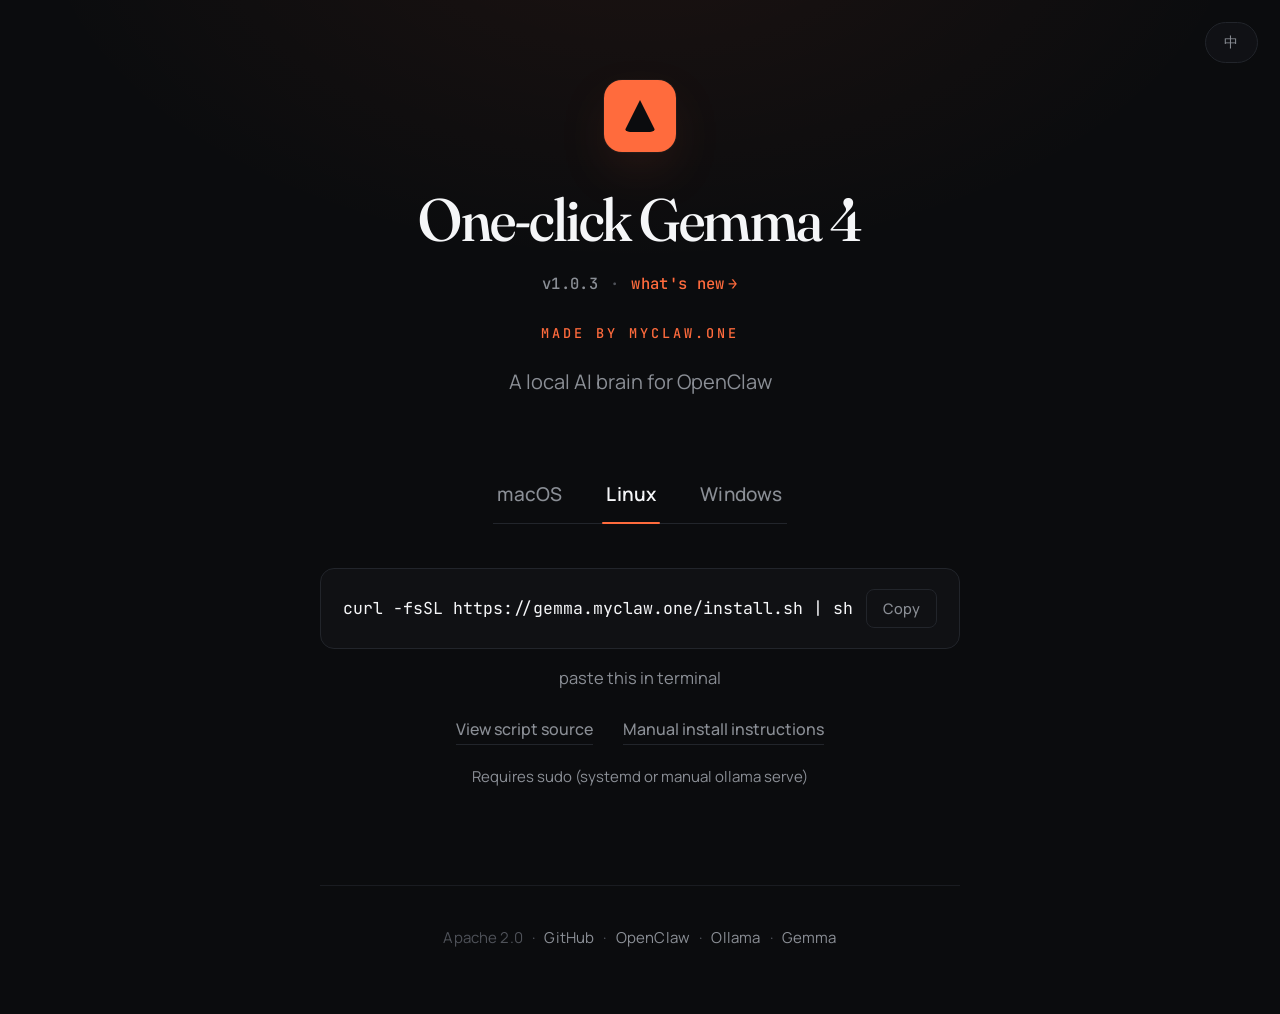
==== website/index.html @ cee734d7 "website: bump non-h1 typography by ~2 sizes for confident sparse layout Per user: 'index 页面除了 One-Cl" ====
<!doctype html>
<html lang="zh-CN">
<head>
  <meta charset="utf-8" />
  <meta name="viewport" content="width=device-width,initial-scale=1" />
  <title>Gemma · 一键安装 · for OpenClaw</title>
  <meta name="description" content="A local AI brain for OpenClaw. One-click Gemma install for macOS / Windows / Linux." />

  <!-- Preconnect to font origins before anything else -->
  <link rel="preconnect" href="https://fonts.googleapis.com" />
  <link rel="preconnect" href="https://fonts.gstatic.com" crossorigin />

  <!-- Fraunces (display, variable) + Manrope (body) + JetBrains Mono (tech) -->
  <link rel="stylesheet" href="https://fonts.googleapis.com/css2?family=Fraunces:ital,opsz,wght@0,9..144,300;0,9..144,500;0,9..144,600;1,9..144,400&family=JetBrains+Mono:wght@400;500&family=Manrope:wght@400;500;600;700&display=swap" />

  <style>
    :root {
      --bg:          #0b0c0e;
      --bg-raise:    #101114;
      --fg:          #f5f6f8;
      --dim:         #8b8f96;
      --faint:       #4f5259;
      --card:        #15171b;
      --border:      #22252b;
      --hairline:    #1a1c21;
      --accent:      #ff6b3d;
      --accent-hover:#ff8458;
      --accent-deep: #d14a20;

      --ff-display: "Fraunces", ui-serif, Georgia, serif;
      --ff-body:    "Manrope", ui-sans-serif, -apple-system, BlinkMacSystemFont, "Segoe UI",
                    "PingFang SC", "Hiragino Sans GB", "Microsoft YaHei", sans-serif;
      --ff-mono:    "JetBrains Mono", ui-monospace, SFMono-Regular, Menlo, monospace;
    }

    * { box-sizing: border-box; margin: 0; padding: 0; }
    html, body { min-height: 100%; }
    html { scroll-behavior: smooth; }
    body {
      background: var(--bg);
      color: var(--fg);
      font-family: var(--ff-body);
      font-size: 18px;
      line-height: 1.6;
      -webkit-font-smoothing: antialiased;
      -moz-osx-font-smoothing: grayscale;
      text-rendering: optimizeLegibility;
      display: flex;
      flex-direction: column;
      align-items: center;
      justify-content: center;
      min-height: 100vh;
      padding: 80px 28px 64px;
      /* subtle atmospheric glow */
      background:
        radial-gradient(ellipse 80% 60% at 50% -10%, rgba(255,107,61,0.07), transparent 60%),
        var(--bg);
    }

    .wrap { width: 100%; max-width: 640px; text-align: center; position: relative; }

    /* --- fixed language toggle --- */
    .lang-toggle {
      position: fixed;
      top: 22px; right: 22px;
      background: rgba(21, 23, 27, 0.6);
      backdrop-filter: blur(10px);
      -webkit-backdrop-filter: blur(10px);
      border: 1px solid var(--border);
      color: var(--dim);
      padding: 10px 18px;
      border-radius: 999px;
      font-family: var(--ff-mono);
      font-size: 14px;
      font-weight: 500;
      letter-spacing: 0.04em;
      cursor: pointer;
      transition: color 0.2s, border-color 0.2s, background 0.2s;
      z-index: 20;
    }
    .lang-toggle:hover {
      color: var(--fg);
      border-color: var(--fg);
      background: rgba(245, 246, 248, 0.06);
    }

    /* --- reveal orchestration --- */
    .rise { opacity: 0; transform: translateY(12px); animation: rise 0.7s cubic-bezier(0.2, 0.7, 0.2, 1) forwards; }
    .rise.d1 { animation-delay: 0.05s; }
    .rise.d2 { animation-delay: 0.12s; }
    .rise.d3 { animation-delay: 0.20s; }
    .rise.d4 { animation-delay: 0.28s; }
    .rise.d5 { animation-delay: 0.36s; }
    .rise.d6 { animation-delay: 0.44s; }
    .rise.d7 { animation-delay: 0.54s; }
    @keyframes rise {
      to { opacity: 1; transform: translateY(0); }
    }
    @media (prefers-reduced-motion: reduce) {
      .rise { animation: none; opacity: 1; transform: none; }
    }

    /* --- logo --- */
    .logo {
      display: inline-block;
      width: 72px; height: 72px;
      background: var(--accent);
      border-radius: 18px;
      margin-bottom: 28px;
      position: relative;
      box-shadow:
        0 0 0 1px rgba(255,255,255,0.04),
        0 20px 60px -20px rgba(255, 107, 61, 0.4);
    }
    .logo::after {
      content: "";
      position: absolute;
      inset: 20px;
      border-radius: 6px;
      background: var(--bg);
      clip-path: polygon(50% 0, 100% 100%, 0 100%);
    }

    /* --- hero --- */
    h1 {
      font-family: var(--ff-display);
      font-variation-settings: "opsz" 96, "SOFT" 30;
      font-size: clamp(40px, 6.4vw, 60px);
      font-weight: 500;
      line-height: 1.04;
      letter-spacing: -0.025em;
      color: var(--fg);
      margin: 0 0 18px;
    }

    .meta-line {
      font-family: var(--ff-mono);
      font-size: 15.5px;
      font-weight: 500;
      letter-spacing: 0.02em;
      margin: 0 0 26px;
      display: inline-flex;
      align-items: center;
      gap: 12px;
      flex-wrap: wrap;
      justify-content: center;
    }
    .meta-line .v {
      color: var(--dim);
      font-variant-numeric: tabular-nums;
    }
    .meta-line .sep {
      color: var(--faint);
      user-select: none;
    }
    .meta-line .news {
      color: var(--accent);
      text-decoration: none;
      transition: color 0.15s, transform 0.2s;
      display: inline-flex;
      align-items: center;
      gap: 4px;
    }
    .meta-line .news:hover {
      color: var(--accent-hover);
    }
    .meta-line .news:hover .arrow { transform: translateX(3px); }
    .meta-line .arrow {
      display: inline-block;
      transition: transform 0.2s;
    }

    .brand {
      font-family: var(--ff-mono);
      color: var(--accent);
      font-size: 13.5px;
      font-weight: 500;
      letter-spacing: 0.22em;
      text-transform: uppercase;
      margin: 0 0 22px;
    }
    .sub {
      font-family: var(--ff-body);
      color: var(--dim);
      font-size: 20px;
      font-weight: 400;
      line-height: 1.5;
      max-width: 500px;
      margin: 0 auto 68px;
    }

    /* --- tabs --- */
    .tabs {
      display: inline-flex;
      gap: 36px;
      margin: 0 auto 44px;
      border-bottom: 1px solid var(--border);
      position: relative;
    }
    .tab {
      background: none;
      border: none;
      color: var(--dim);
      padding: 16px 4px;
      font-family: var(--ff-body);
      font-size: 19px;
      font-weight: 500;
      cursor: pointer;
      position: relative;
      transition: color 0.2s;
      letter-spacing: 0.01em;
    }
    .tab:hover { color: var(--fg); }
    .tab.active { color: var(--fg); font-weight: 600; }
    .tab.active::after {
      content: "";
      position: absolute;
      left: 0; right: 0; bottom: -1px;
      height: 2px;
      background: var(--accent);
      border-radius: 1px;
    }

    /* --- panel content --- */
    .panel { display: none; }
    .panel.active { display: block; animation: panelIn 0.3s cubic-bezier(0.2, 0.7, 0.2, 1); }
    @keyframes panelIn {
      from { opacity: 0; transform: translateY(6px); }
      to   { opacity: 1; transform: translateY(0); }
    }

    .cmd {
      display: flex;
      align-items: center;
      gap: 14px;
      background: var(--bg-raise);
      border: 1px solid var(--border);
      border-radius: 14px;
      padding: 20px 22px;
      font-family: var(--ff-mono);
      font-size: 16.5px;
      line-height: 1.4;
      color: var(--fg);
      text-align: left;
      user-select: text;
      transition: border-color 0.2s;
    }
    .cmd:hover { border-color: #2c2f37; }
    .cmd code {
      flex: 1;
      overflow-x: auto;
      white-space: nowrap;
      scrollbar-width: none;
      -ms-overflow-style: none;
      font-family: inherit;
    }
    .cmd code::-webkit-scrollbar { display: none; }
    .cmd button {
      background: transparent;
      border: 1px solid var(--border);
      color: var(--dim);
      padding: 9px 16px;
      border-radius: 8px;
      font-family: var(--ff-body);
      font-size: 14.5px;
      font-weight: 500;
      cursor: pointer;
      transition: color 0.15s, border-color 0.15s, background 0.15s;
      flex-shrink: 0;
      letter-spacing: 0.01em;
    }
    .cmd button:hover {
      color: var(--fg);
      border-color: var(--fg);
      background: rgba(245, 246, 248, 0.04);
    }
    .cmd button:disabled {
      color: var(--accent);
      border-color: var(--accent);
      background: rgba(255, 107, 61, 0.08);
    }

    .hint {
      color: var(--dim);
      font-size: 16.5px;
      margin-top: 16px;
      font-weight: 400;
    }

    .or {
      display: flex;
      align-items: center;
      gap: 22px;
      color: var(--faint);
      font-family: var(--ff-body);
      font-size: 15px;
      font-weight: 500;
      text-transform: lowercase;
      letter-spacing: 0.18em;
      margin: 38px 0;
    }
    .or::before, .or::after {
      content: "";
      flex: 1;
      height: 1px;
      background: var(--hairline);
    }

    .btn {
      display: inline-block;
      background: var(--accent);
      color: #fff;
      padding: 18px 40px;
      border-radius: 12px;
      font-family: var(--ff-body);
      font-weight: 600;
      font-size: 18.5px;
      text-decoration: none;
      letter-spacing: 0.005em;
      transition: background 0.15s, transform 0.1s, box-shadow 0.2s;
      box-shadow:
        0 1px 0 rgba(255,255,255,0.15) inset,
        0 12px 28px -12px rgba(255, 107, 61, 0.55);
    }
    .btn:hover {
      background: var(--accent-hover);
      box-shadow:
        0 1px 0 rgba(255,255,255,0.18) inset,
        0 14px 34px -12px rgba(255, 107, 61, 0.7);
    }
    .btn:active { transform: translateY(1px); }

    .req {
      color: var(--dim);
      font-size: 15px;
      margin-top: 20px;
      font-weight: 400;
    }

    .aux {
      display: flex;
      gap: 30px;
      justify-content: center;
      margin-top: 26px;
      flex-wrap: wrap;
    }
    .aux a {
      color: var(--dim);
      font-size: 16px;
      font-weight: 500;
      text-decoration: none;
      position: relative;
      padding-bottom: 2px;
      transition: color 0.15s;
    }
    .aux a::after {
      content: "";
      position: absolute;
      left: 0; right: 0; bottom: 0;
      height: 1px;
      background: var(--border);
      transition: background 0.15s;
    }
    .aux a:hover { color: var(--fg); }
    .aux a:hover::after { background: var(--fg); }

    /* --- footer --- */
    .foot {
      margin-top: 96px;
      padding-top: 40px;
      border-top: 1px solid var(--hairline);
      color: var(--faint);
      font-size: 15px;
      font-weight: 400;
      letter-spacing: 0.01em;
    }
    .foot a {
      color: var(--dim);
      text-decoration: none;
      transition: color 0.15s;
    }
    .foot a:hover { color: var(--fg); }
    .foot .dot { color: var(--faint); margin: 0 6px; }
  </style>
</head>
<body>
  <button class="lang-toggle" id="lang-toggle" aria-label="Switch language">EN</button>

  <div class="wrap">
    <div class="logo rise d1" aria-hidden="true"></div>

    <h1 class="rise d2" data-i18n="title">Gemma 4 一键安装</h1>

    <p class="meta-line rise d3">
      <span class="v" id="version">v1.0.3</span>
      <span class="sep">·</span>
      <a class="news" href="/whats-new" data-i18n="whatsNew">
        <span>更新日志</span>
        <span class="arrow">→</span>
      </a>
    </p>

    <p class="brand rise d4" data-i18n="brand">MYCLAW.ONE 制作</p>
    <p class="sub rise d5" data-i18n="sub">为 OpenClaw 准备一颗本地的 AI 大脑</p>

    <div class="tabs rise d6" role="tablist">
      <button class="tab" role="tab" data-os="mac"   aria-controls="panel-mac">macOS</button>
      <button class="tab" role="tab" data-os="linux" aria-controls="panel-linux">Linux</button>
      <button class="tab" role="tab" data-os="win"   aria-controls="panel-win">Windows</button>
    </div>

    <div class="rise d7">

      <!-- macOS panel -->
      <section class="panel" id="panel-mac" role="tabpanel" data-os="mac">
        <div class="cmd">
          <code id="cmd-mac">curl -fsSL https://gemma.myclaw.one/install.sh | sh</code>
          <button type="button" data-i18n="copy" onclick="copyText('cmd-mac', this)">复制</button>
        </div>
        <p class="hint" data-i18n="pasteTerminal">粘进终端</p>
        <div class="or" data-i18n="or">或</div>
        <a class="btn" data-i18n="downloadMac"
           href="https://github.com/microblue/one-click-gemma/releases/latest/download/GemmaInstaller.dmg"
           download>下载 macOS 版</a>
        <p class="req" data-i18n="requiresMac">Requires macOS 14 Sonoma or later</p>
      </section>

      <!-- Linux panel -->
      <section class="panel" id="panel-linux" role="tabpanel" data-os="linux">
        <div class="cmd">
          <code id="cmd-linux">curl -fsSL https://gemma.myclaw.one/install.sh | sh</code>
          <button type="button" data-i18n="copy" onclick="copyText('cmd-linux', this)">复制</button>
        </div>
        <p class="hint" data-i18n="pasteTerminal">粘进终端</p>
        <div class="aux">
          <a href="https://github.com/microblue/one-click-gemma/blob/main/scripts/install.sh"
             target="_blank" rel="noreferrer" data-i18n="viewSource">查看脚本源码</a>
          <a href="https://github.com/microblue/one-click-gemma#readme"
             target="_blank" rel="noreferrer" data-i18n="manualInstall">手动安装说明</a>
        </div>
        <p class="req" data-i18n="requiresSudo">Requires sudo (systemd or manual ollama serve)</p>
      </section>

      <!-- Windows panel -->
      <section class="panel" id="panel-win" role="tabpanel" data-os="win">
        <div class="cmd">
          <code id="cmd-win">irm https://gemma.myclaw.one/install.ps1 | iex</code>
          <button type="button" data-i18n="copy" onclick="copyText('cmd-win', this)">复制</button>
        </div>
        <p class="hint" data-i18n="pastePowerShell">粘进 PowerShell</p>
        <div class="or" data-i18n="or">或</div>
        <a class="btn" data-i18n="downloadWin"
           href="https://github.com/microblue/one-click-gemma/releases/latest/download/GemmaInstaller-setup.exe"
           download>下载 Windows 版</a>
        <p class="req" data-i18n="requiresWin">Requires Windows 10 or later</p>
      </section>

    </div>

    <p class="foot rise d7">
      Apache 2.0
      <span class="dot">·</span>
      <a href="https://github.com/microblue/one-click-gemma">GitHub</a>
      <span class="dot">·</span>
      <a href="https://github.com/openclaw/openclaw">OpenClaw</a>
      <span class="dot">·</span>
      <a href="https://ollama.com">Ollama</a>
      <span class="dot">·</span>
      <a href="https://deepmind.google/models/gemma/">Gemma</a>
    </p>
  </div>

  <script>
    // ---------------- i18n ----------------
    var TR = {
      zh: {
        title:           "Gemma 4 一键安装",
        brand:           "MYCLAW.ONE 制作",
        sub:             "为 OpenClaw 准备一颗本地的 AI 大脑",
        whatsNew:        "更新日志",
        pasteTerminal:   "粘进终端",
        pastePowerShell: "粘进 PowerShell",
        or:              "或",
        downloadMac:     "下载 macOS 版",
        downloadWin:     "下载 Windows 版",
        viewSource:      "查看脚本源码",
        manualInstall:   "手动安装说明",
        requiresMac:     "需要 macOS 14 Sonoma 及以上",
        requiresSudo:    "需要 sudo (systemd 或手动 ollama serve)",
        requiresWin:     "需要 Windows 10 及以上",
        copy:            "复制",
        copied:          "已复制"
      },
      en: {
        title:           "One-click Gemma 4",
        brand:           "MADE BY MYCLAW.ONE",
        sub:             "A local AI brain for OpenClaw",
        whatsNew:        "what's new",
        pasteTerminal:   "paste this in terminal",
        pastePowerShell: "paste this in PowerShell",
        or:              "or",
        downloadMac:     "Download for macOS",
        downloadWin:     "Download for Windows",
        viewSource:      "View script source",
        manualInstall:   "Manual install instructions",
        requiresMac:     "Requires macOS 14 Sonoma or later",
        requiresSudo:    "Requires sudo (systemd or manual ollama serve)",
        requiresWin:     "Requires Windows 10 or later",
        copy:            "Copy",
        copied:          "Copied"
      }
    };

    function detectLang() {
      try {
        var saved = localStorage.getItem("lang");
        if (saved === "zh" || saved === "en") return saved;
      } catch (_) {}
      var nav = (navigator.language || navigator.userLanguage || "").toLowerCase();
      return nav.indexOf("zh") === 0 ? "zh" : "en";
    }
    var currentLang = detectLang();

    function applyLang(lang) {
      currentLang = lang;
      var t = TR[lang];
      document.documentElement.lang = lang === "zh" ? "zh-CN" : "en";
      document.title = (lang === "zh" ? "Gemma · 一键安装" : "Gemma · one-click install") + " · for OpenClaw";
      document.querySelectorAll("[data-i18n]").forEach(function (el) {
        var key = el.dataset.i18n;
        if (t[key] != null) {
          // for the "what's new" link we keep the arrow span separate
          if (el.classList.contains("news")) {
            el.querySelector("span:first-child").textContent = t[key];
          } else {
            el.textContent = t[key];
          }
        }
      });
      document.getElementById("lang-toggle").textContent = lang === "zh" ? "EN" : "中";
      try { localStorage.setItem("lang", lang); } catch (_) {}
    }

    // ---------------- tabs ----------------
    function initTabs() {
      var tabs = document.querySelectorAll(".tab");
      var panels = document.querySelectorAll(".panel");

      function activate(os) {
        tabs.forEach(function (t) {
          t.classList.toggle("active", t.dataset.os === os);
          t.setAttribute("aria-selected", t.dataset.os === os ? "true" : "false");
        });
        panels.forEach(function (p) {
          p.classList.toggle("active", p.dataset.os === os);
        });
        if (location.hash !== "#" + os) history.replaceState(null, "", "#" + os);
      }

      var ua = navigator.userAgent.toLowerCase();
      var initial = "linux";
      if (/mac|darwin|iphone|ipad/.test(ua)) initial = "mac";
      else if (/windows|win64|win32/.test(ua)) initial = "win";
      var hash = (location.hash || "").replace("#", "");
      if (["mac", "linux", "win"].indexOf(hash) >= 0) initial = hash;

      tabs.forEach(function (t) {
        t.addEventListener("click", function () { activate(t.dataset.os); });
      });
      activate(initial);
    }

    // ---------------- copy ----------------
    function copyText(id, btn) {
      var txt = document.getElementById(id).textContent;
      navigator.clipboard.writeText(txt).then(function () {
        var done = TR[currentLang].copied + " ✓";
        btn.textContent = done;
        btn.disabled = true;
        setTimeout(function () {
          btn.textContent = TR[currentLang].copy;
          btn.disabled = false;
        }, 1600);
      });
    }

    // ---------------- live version from GitHub Releases ----------------
    // Pulls the latest release tag so every new release auto-updates this
    // page without a redeploy. Cached 10 min in sessionStorage to stay
    // under GitHub's 60/hr anonymous API rate limit for repeat visits.
    function updateLatestVersion() {
      var CK_V = "gemma-latest-ver";
      var CK_T = "gemma-latest-ver-t";
      var TTL  = 10 * 60 * 1000;
      try {
        var v = sessionStorage.getItem(CK_V);
        var t = Number(sessionStorage.getItem(CK_T) || 0);
        if (v && Date.now() - t < TTL) {
          setVer(v);
          return;
        }
      } catch (_) {}
      fetch("https://api.github.com/repos/microblue/one-click-gemma/releases/latest")
        .then(function (r) { if (!r.ok) throw 0; return r.json(); })
        .then(function (d) {
          var tag = d && d.tag_name;
          if (!tag) return;
          setVer(tag);
          try {
            sessionStorage.setItem(CK_V, tag);
            sessionStorage.setItem(CK_T, String(Date.now()));
          } catch (_) {}
        })
        .catch(function () { /* silent — keep hardcoded fallback */ });
    }
    function setVer(tag) {
      var el = document.getElementById("version");
      if (el) el.textContent = tag;
    }

    // ---------------- boot ----------------
    document.getElementById("lang-toggle").addEventListener("click", function () {
      applyLang(currentLang === "zh" ? "en" : "zh");
    });
    applyLang(currentLang);
    initTabs();
    updateLatestVersion();
  </script>
</body>
</html>
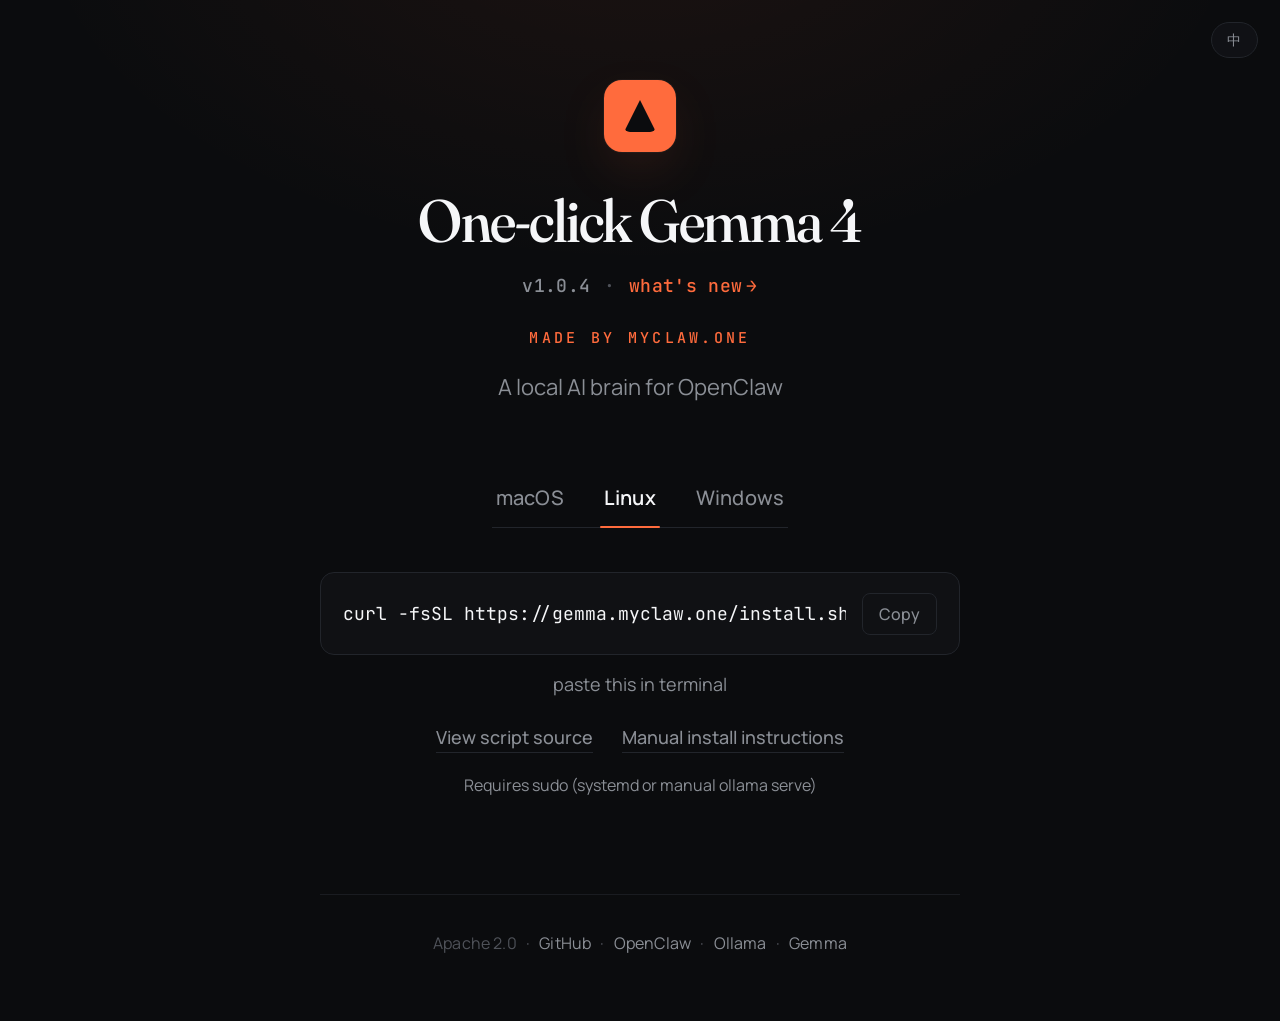
==== commit ee632319: "v1.0.4: rem/clamp typography scale + bigger type on gemma.myclaw.one Website redesign follow-up. No " ====
--- a/website/index.html
+++ b/website/index.html
@@ -31,7 +31,19 @@
       --ff-body:    "Manrope", ui-sans-serif, -apple-system, BlinkMacSystemFont, "Segoe UI",
                     "PingFang SC", "Hiragino Sans GB", "Microsoft YaHei", sans-serif;
       --ff-mono:    "JetBrains Mono", ui-monospace, SFMono-Regular, Menlo, monospace;
-    }
+
+      /* type scale — rem-based, scales with user's browser font-size preference.
+         1rem = 16px by default; users who set larger browser defaults for
+         accessibility see the whole page scale proportionally. */
+      --t-xs:   0.875rem;   /*  14px — tiny chrome */
+      --t-sm:   0.9375rem;  /*  15px — brand micro-caps */
+      --t-base: 1rem;       /*  16px — small UI, footer */
+      --t-md:   1.125rem;   /*  18px — cmd text, aux links, hint */
+      --t-lg:   1.25rem;    /*  20px — body default, tabs, primary button */
+      --t-xl:   1.375rem;   /*  22px — tagline */
+      --t-h1:   clamp(2.5rem, 6.4vw, 3.75rem);  /* 40–60px fluid */
+    }
+    html { font-size: 100%; }   /* respect user's browser default size */
 
     * { box-sizing: border-box; margin: 0; padding: 0; }
     html, body { min-height: 100%; }
@@ -40,7 +52,7 @@
       background: var(--bg);
       color: var(--fg);
       font-family: var(--ff-body);
-      font-size: 18px;
+      font-size: var(--t-lg);
       line-height: 1.6;
       -webkit-font-smoothing: antialiased;
       -moz-osx-font-smoothing: grayscale;
@@ -68,10 +80,10 @@
       -webkit-backdrop-filter: blur(10px);
       border: 1px solid var(--border);
       color: var(--dim);
-      padding: 10px 18px;
+      padding: 0.55em 1.1em;
       border-radius: 999px;
       font-family: var(--ff-mono);
-      font-size: 14px;
+      font-size: var(--t-xs);
       font-weight: 500;
       letter-spacing: 0.04em;
       cursor: pointer;
@@ -125,23 +137,23 @@
     h1 {
       font-family: var(--ff-display);
       font-variation-settings: "opsz" 96, "SOFT" 30;
-      font-size: clamp(40px, 6.4vw, 60px);
+      font-size: var(--t-h1);
       font-weight: 500;
       line-height: 1.04;
       letter-spacing: -0.025em;
       color: var(--fg);
-      margin: 0 0 18px;
+      margin: 0 0 1.1rem;
     }
 
     .meta-line {
       font-family: var(--ff-mono);
-      font-size: 15.5px;
+      font-size: var(--t-md);
       font-weight: 500;
       letter-spacing: 0.02em;
-      margin: 0 0 26px;
+      margin: 0 0 1.6rem;
       display: inline-flex;
       align-items: center;
-      gap: 12px;
+      gap: 0.75em;
       flex-wrap: wrap;
       justify-content: center;
     }
@@ -173,27 +185,27 @@
     .brand {
       font-family: var(--ff-mono);
       color: var(--accent);
-      font-size: 13.5px;
+      font-size: var(--t-sm);
       font-weight: 500;
       letter-spacing: 0.22em;
       text-transform: uppercase;
-      margin: 0 0 22px;
+      margin: 0 0 1.3rem;
     }
     .sub {
       font-family: var(--ff-body);
       color: var(--dim);
-      font-size: 20px;
+      font-size: var(--t-xl);
       font-weight: 400;
       line-height: 1.5;
-      max-width: 500px;
-      margin: 0 auto 68px;
+      max-width: 32ch;
+      margin: 0 auto 4rem;
     }
 
     /* --- tabs --- */
     .tabs {
       display: inline-flex;
-      gap: 36px;
-      margin: 0 auto 44px;
+      gap: 2rem;
+      margin: 0 auto 2.75rem;
       border-bottom: 1px solid var(--border);
       position: relative;
     }
@@ -201,9 +213,9 @@
       background: none;
       border: none;
       color: var(--dim);
-      padding: 16px 4px;
+      padding: 0.8em 0.2em;
       font-family: var(--ff-body);
-      font-size: 19px;
+      font-size: var(--t-lg);
       font-weight: 500;
       cursor: pointer;
       position: relative;
@@ -232,13 +244,13 @@
     .cmd {
       display: flex;
       align-items: center;
-      gap: 14px;
+      gap: 0.9em;
       background: var(--bg-raise);
       border: 1px solid var(--border);
-      border-radius: 14px;
-      padding: 20px 22px;
+      border-radius: 0.875rem;
+      padding: 1.1em 1.2em;
       font-family: var(--ff-mono);
-      font-size: 16.5px;
+      font-size: var(--t-md);
       line-height: 1.4;
       color: var(--fg);
       text-align: left;
@@ -259,10 +271,10 @@
       background: transparent;
       border: 1px solid var(--border);
       color: var(--dim);
-      padding: 9px 16px;
-      border-radius: 8px;
+      padding: 0.55em 1em;
+      border-radius: 0.5rem;
       font-family: var(--ff-body);
-      font-size: 14.5px;
+      font-size: var(--t-base);
       font-weight: 500;
       cursor: pointer;
       transition: color 0.15s, border-color 0.15s, background 0.15s;
@@ -282,22 +294,22 @@
 
     .hint {
       color: var(--dim);
-      font-size: 16.5px;
-      margin-top: 16px;
+      font-size: var(--t-md);
+      margin-top: 0.9rem;
       font-weight: 400;
     }
 
     .or {
       display: flex;
       align-items: center;
-      gap: 22px;
+      gap: 1.4em;
       color: var(--faint);
       font-family: var(--ff-body);
-      font-size: 15px;
+      font-size: var(--t-base);
       font-weight: 500;
       text-transform: lowercase;
       letter-spacing: 0.18em;
-      margin: 38px 0;
+      margin: 2.4rem 0;
     }
     .or::before, .or::after {
       content: "";
@@ -310,11 +322,11 @@
       display: inline-block;
       background: var(--accent);
       color: #fff;
-      padding: 18px 40px;
-      border-radius: 12px;
+      padding: 0.9em 2em;
+      border-radius: 0.75rem;
       font-family: var(--ff-body);
       font-weight: 600;
-      font-size: 18.5px;
+      font-size: var(--t-lg);
       text-decoration: none;
       letter-spacing: 0.005em;
       transition: background 0.15s, transform 0.1s, box-shadow 0.2s;
@@ -332,21 +344,21 @@
 
     .req {
       color: var(--dim);
-      font-size: 15px;
-      margin-top: 20px;
+      font-size: var(--t-base);
+      margin-top: 1.2rem;
       font-weight: 400;
     }
 
     .aux {
       display: flex;
-      gap: 30px;
+      gap: 1.8rem;
       justify-content: center;
-      margin-top: 26px;
+      margin-top: 1.5rem;
       flex-wrap: wrap;
     }
     .aux a {
       color: var(--dim);
-      font-size: 16px;
+      font-size: var(--t-md);
       font-weight: 500;
       text-decoration: none;
       position: relative;
@@ -366,11 +378,11 @@
 
     /* --- footer --- */
     .foot {
-      margin-top: 96px;
-      padding-top: 40px;
+      margin-top: 6rem;
+      padding-top: 2.25rem;
       border-top: 1px solid var(--hairline);
       color: var(--faint);
-      font-size: 15px;
+      font-size: var(--t-base);
       font-weight: 400;
       letter-spacing: 0.01em;
     }
@@ -392,7 +404,7 @@
     <h1 class="rise d2" data-i18n="title">Gemma 4 一键安装</h1>
 
     <p class="meta-line rise d3">
-      <span class="v" id="version">v1.0.3</span>
+      <span class="v" id="version">v1.0.4</span>
       <span class="sep">·</span>
       <a class="news" href="/whats-new" data-i18n="whatsNew">
         <span>更新日志</span>
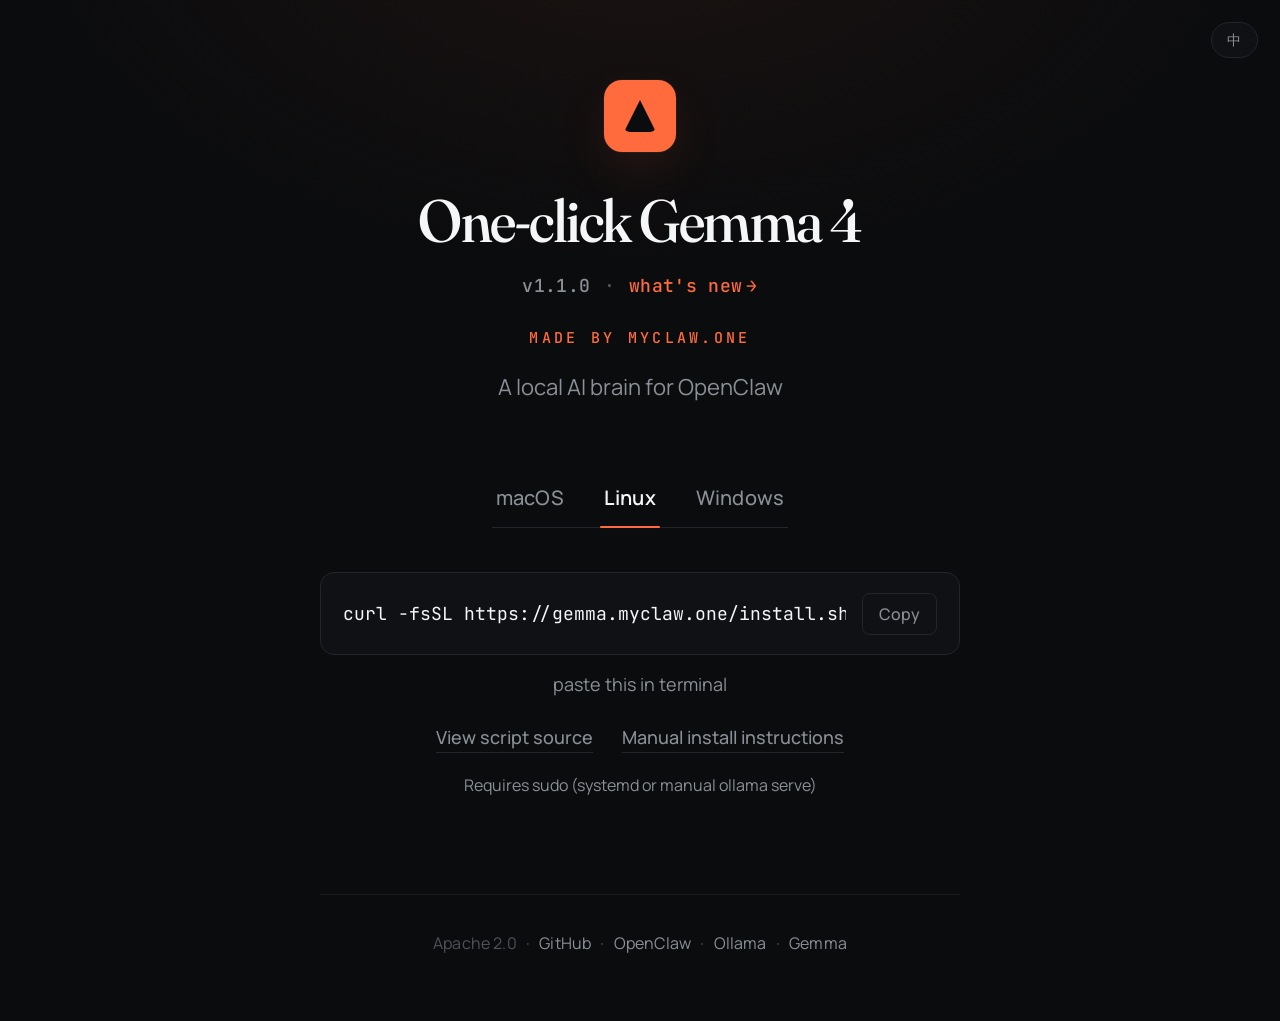
==== commit 452a1e67: "v1.1.0: UAC-elevation retry when OllamaSetup.exe returns ACCESS_DENIED Field report from an older Su" ====
--- a/website/index.html
+++ b/website/index.html
@@ -404,7 +404,7 @@
     <h1 class="rise d2" data-i18n="title">Gemma 4 一键安装</h1>
 
     <p class="meta-line rise d3">
-      <span class="v" id="version">v1.0.4</span>
+      <span class="v" id="version">v1.1.0</span>
       <span class="sep">·</span>
       <a class="news" href="/whats-new" data-i18n="whatsNew">
         <span>更新日志</span>
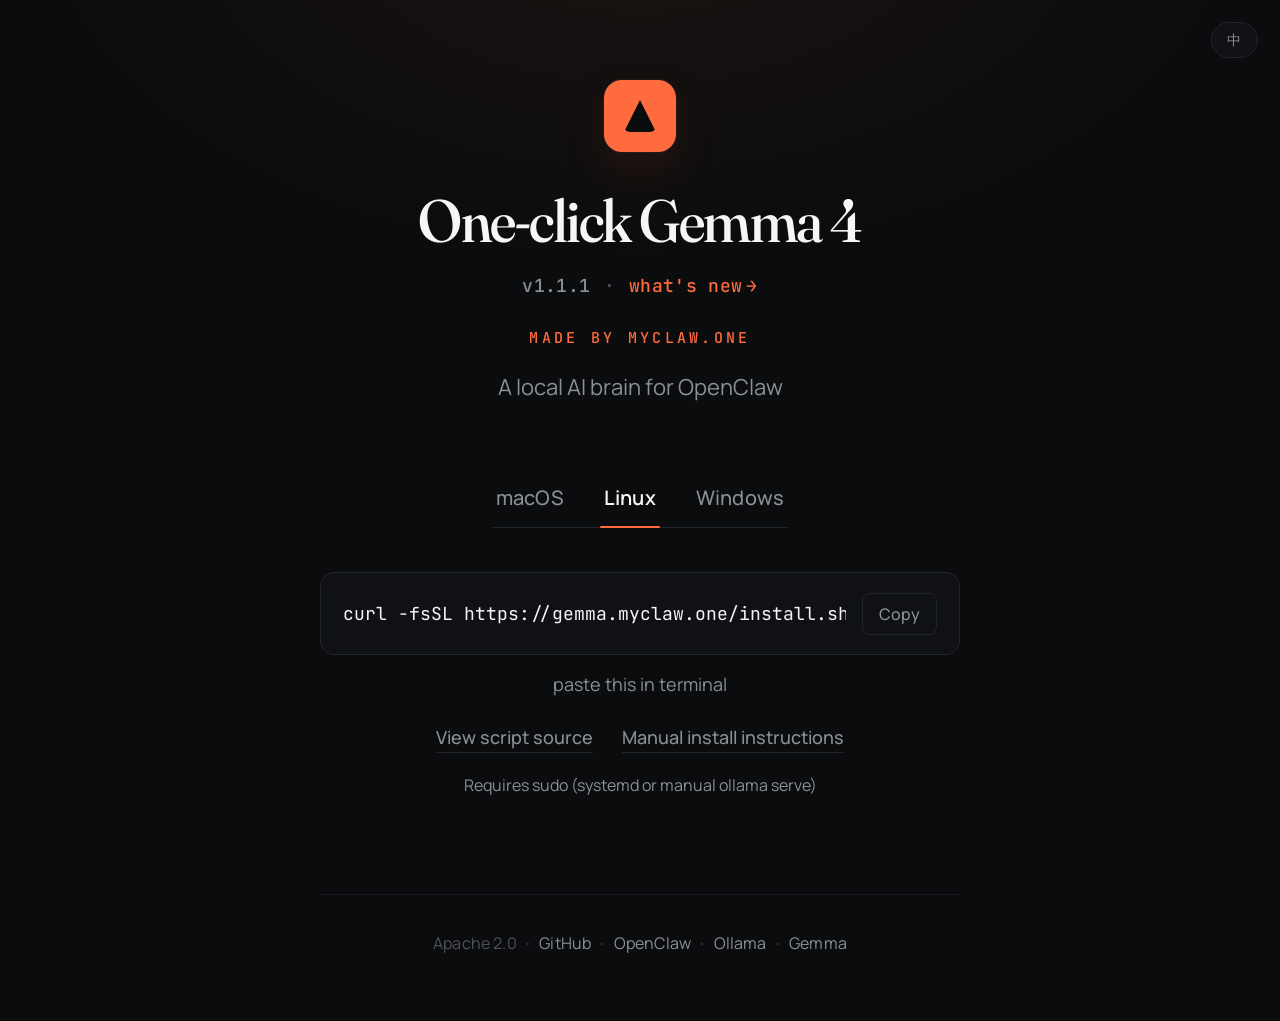
==== commit b3f580a8: "v1.1.1: auto-launch Ollama after install + plan guard for patch+code diffs Bug report: on a Windows " ====
--- a/website/index.html
+++ b/website/index.html
@@ -404,7 +404,7 @@
     <h1 class="rise d2" data-i18n="title">Gemma 4 一键安装</h1>
 
     <p class="meta-line rise d3">
-      <span class="v" id="version">v1.1.0</span>
+      <span class="v" id="version">v1.1.1</span>
       <span class="sep">·</span>
       <a class="news" href="/whats-new" data-i18n="whatsNew">
         <span>更新日志</span>
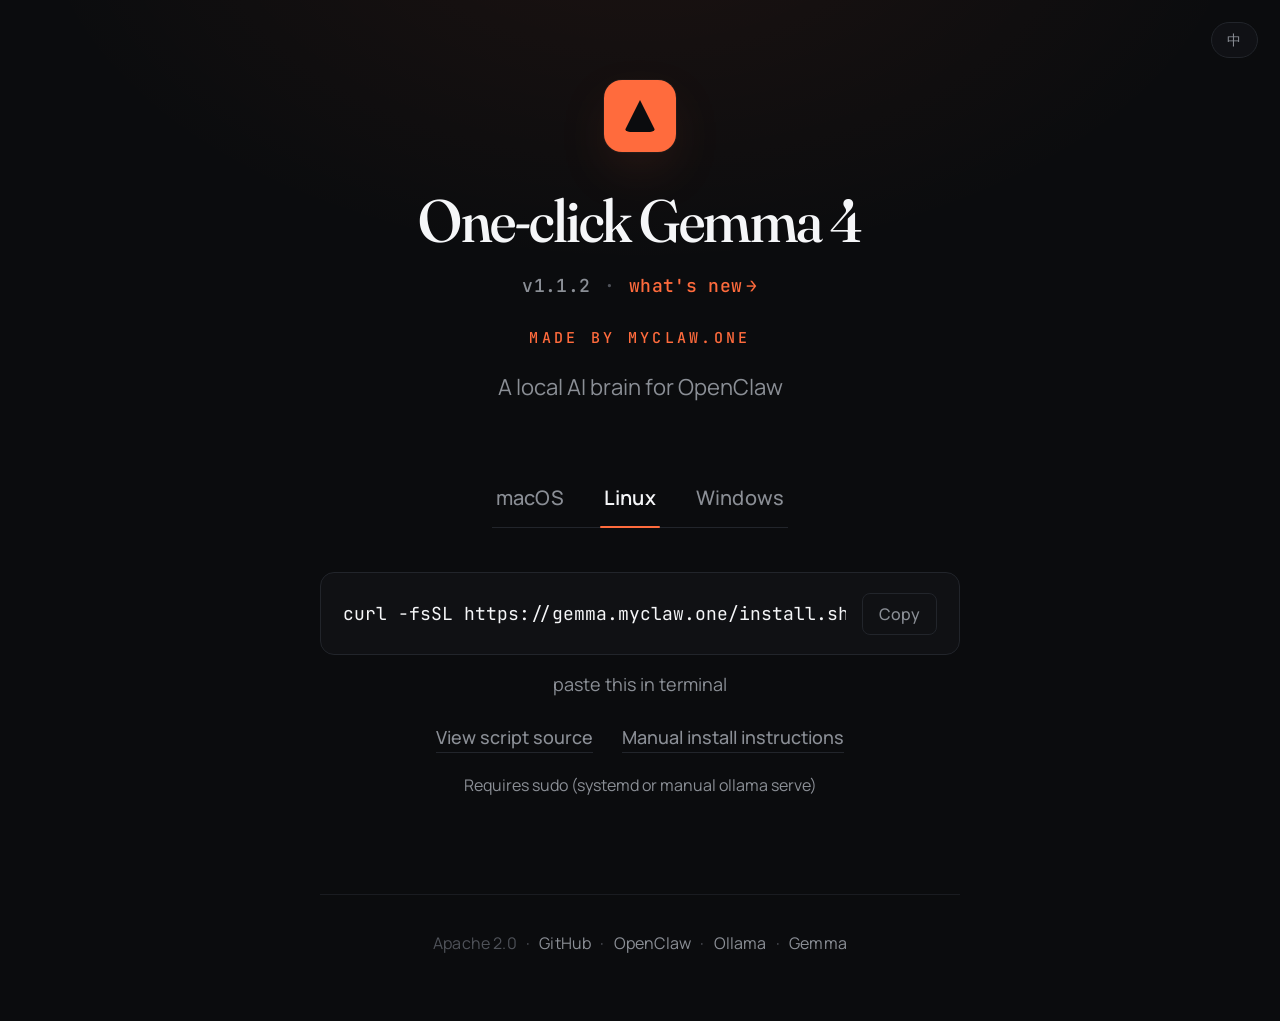
==== commit 0d47ab0e: "v1.1.2: full-flow headless smoke + 45-test coverage for every Rust module Adds end-to-end coverage o" ====
--- a/website/index.html
+++ b/website/index.html
@@ -404,7 +404,7 @@
     <h1 class="rise d2" data-i18n="title">Gemma 4 一键安装</h1>
 
     <p class="meta-line rise d3">
-      <span class="v" id="version">v1.1.1</span>
+      <span class="v" id="version">v1.1.2</span>
       <span class="sep">·</span>
       <a class="news" href="/whats-new" data-i18n="whatsNew">
         <span>更新日志</span>
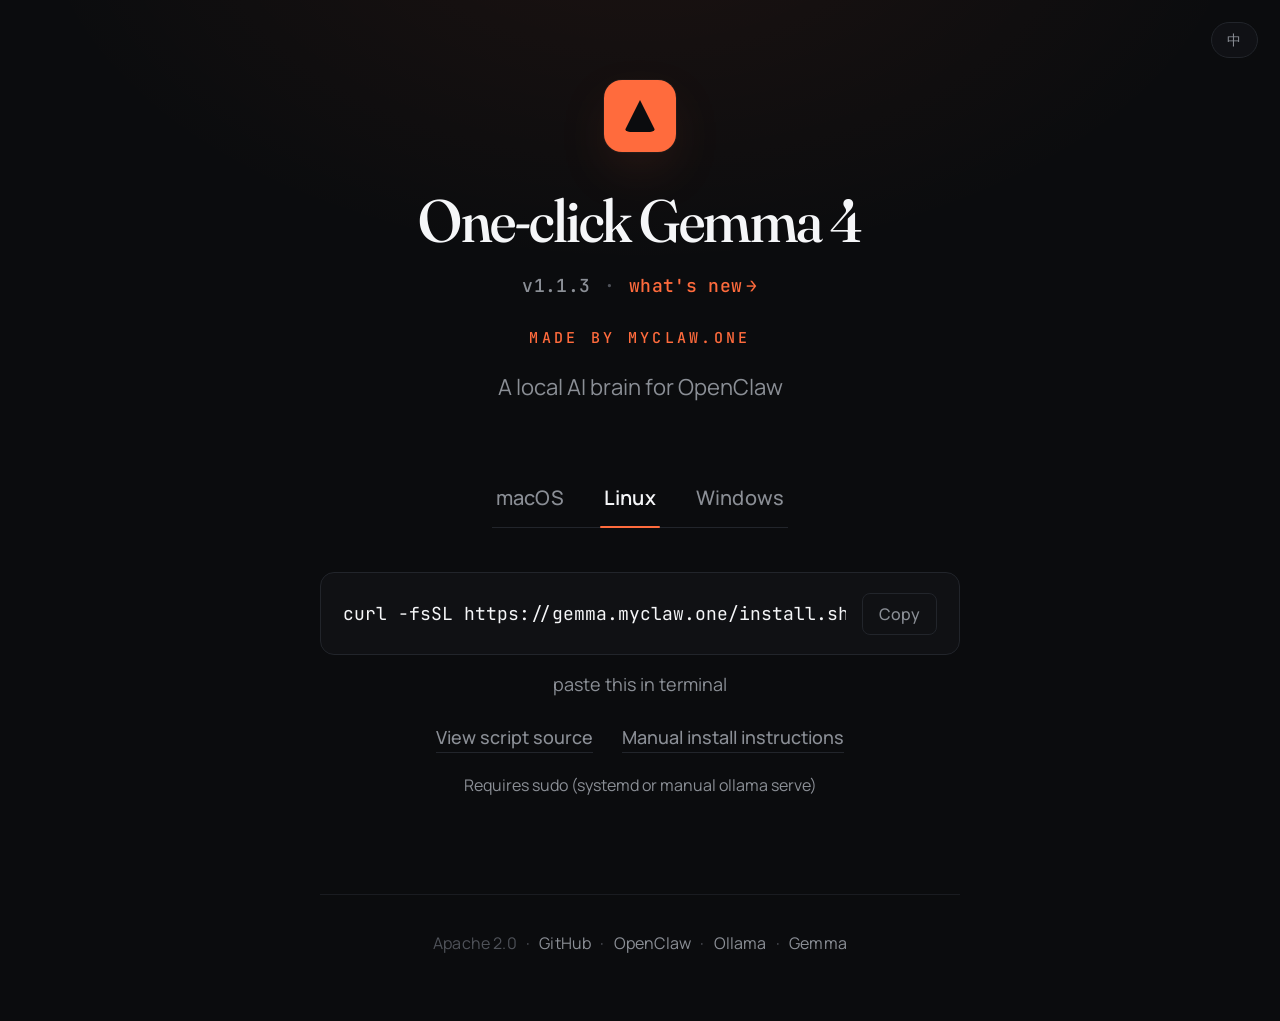
==== commit df1a6e49: "v1.1.3: MADE BY MYCLAW.ONE footer on every installer screen Add a persistent attribution footer pinn" ====
--- a/website/index.html
+++ b/website/index.html
@@ -404,7 +404,7 @@
     <h1 class="rise d2" data-i18n="title">Gemma 4 一键安装</h1>
 
     <p class="meta-line rise d3">
-      <span class="v" id="version">v1.1.2</span>
+      <span class="v" id="version">v1.1.3</span>
       <span class="sep">·</span>
       <a class="news" href="/whats-new" data-i18n="whatsNew">
         <span>更新日志</span>
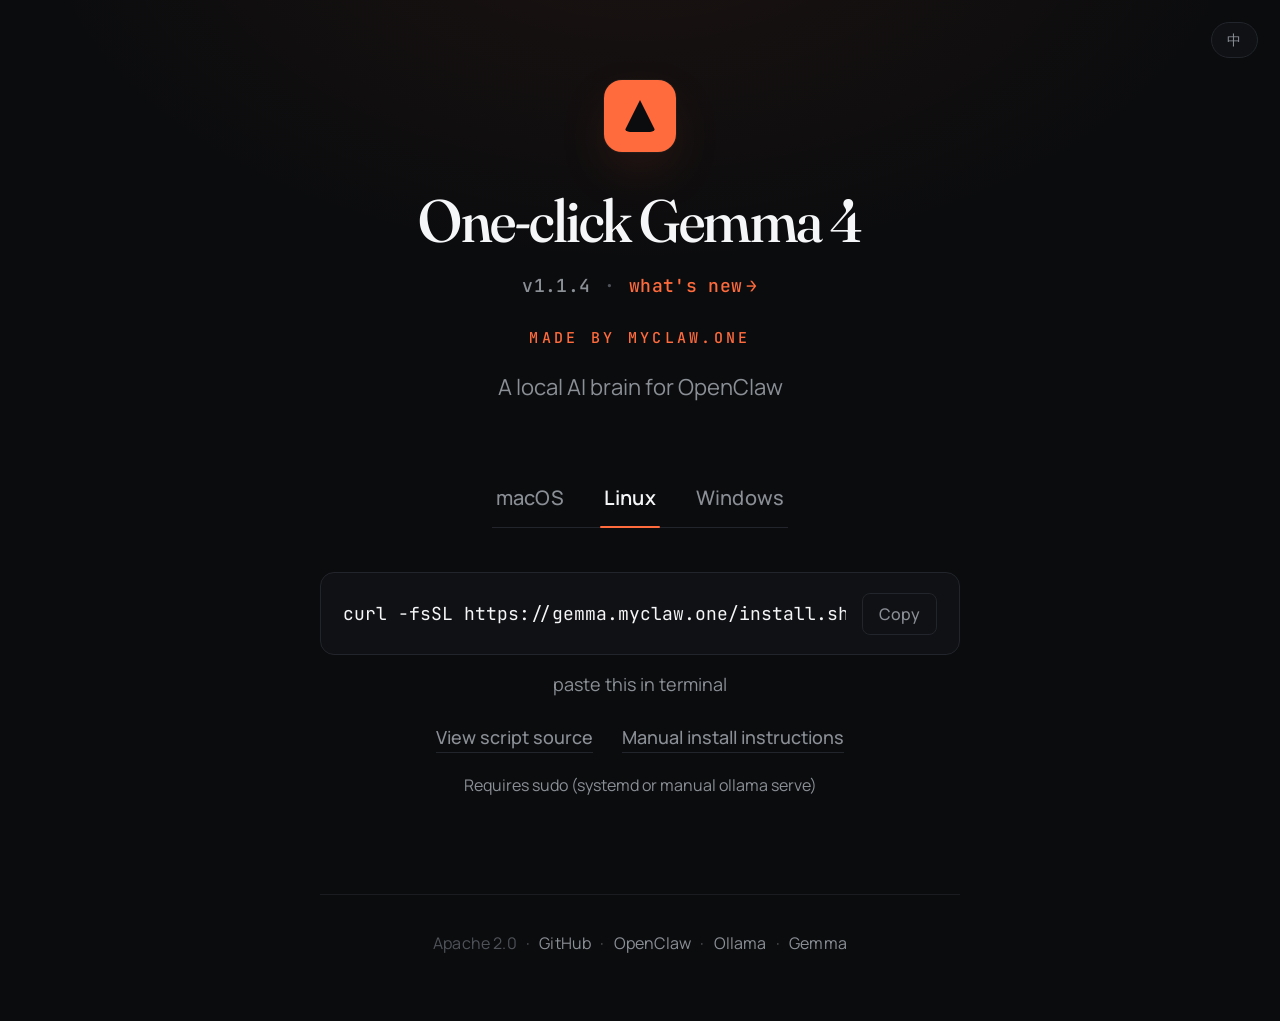
==== commit 71420bd6: "v1.1.4: i18n + hardware-aware model picker in all scripts install.sh (Linux + macOS) and install.ps1" ====
--- a/website/index.html
+++ b/website/index.html
@@ -404,7 +404,7 @@
     <h1 class="rise d2" data-i18n="title">Gemma 4 一键安装</h1>
 
     <p class="meta-line rise d3">
-      <span class="v" id="version">v1.1.3</span>
+      <span class="v" id="version">v1.1.4</span>
       <span class="sep">·</span>
       <a class="news" href="/whats-new" data-i18n="whatsNew">
         <span>更新日志</span>
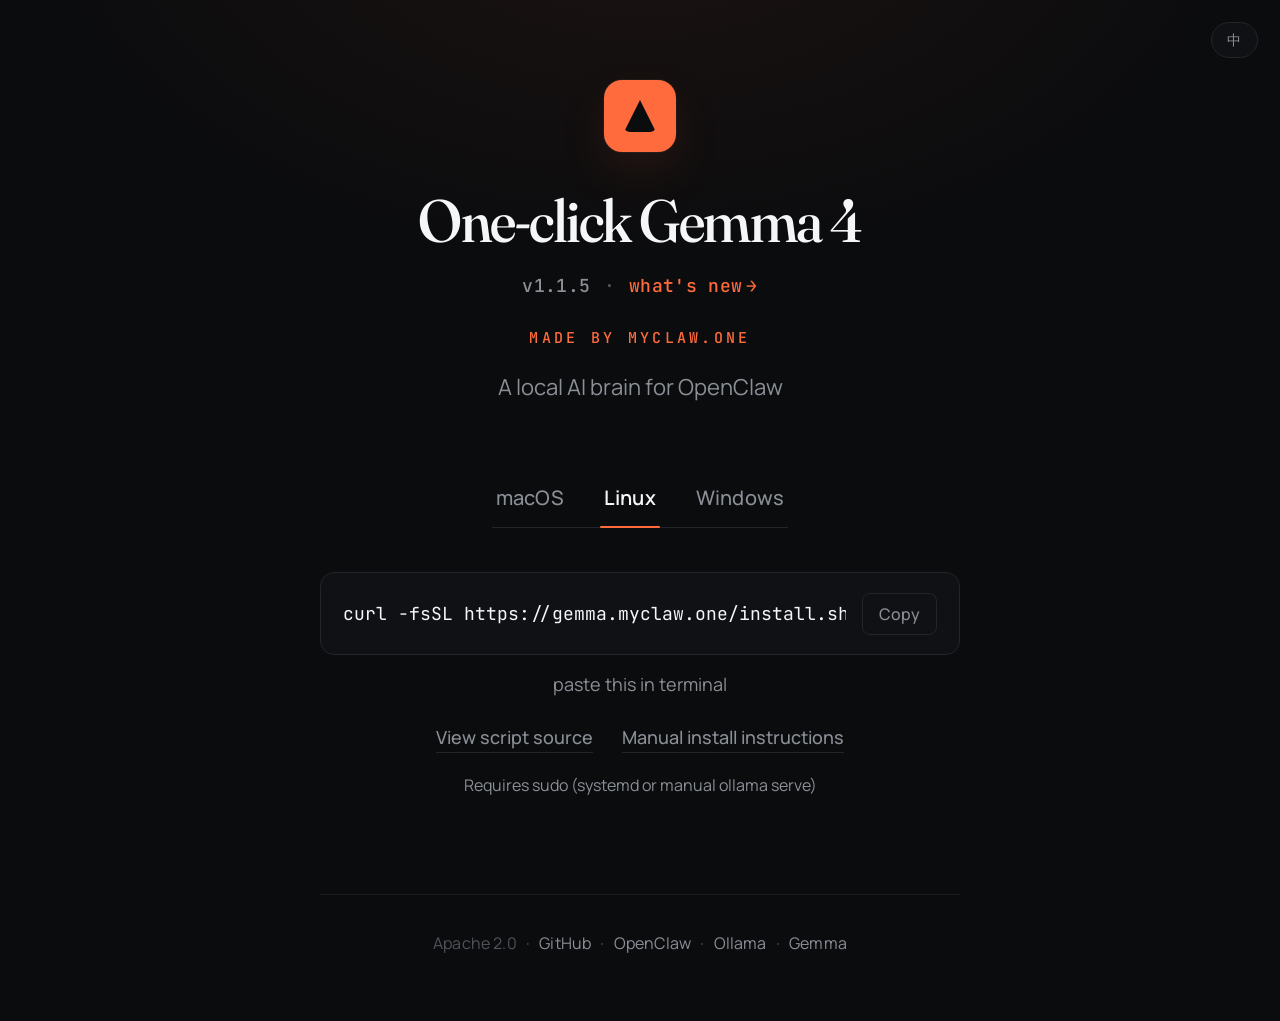
==== commit 69c61e60: "v1.1.5: fix "error decoding response body" on macOS chat test Root cause: chat_test had a 60 s reqwe" ====
--- a/website/index.html
+++ b/website/index.html
@@ -404,7 +404,7 @@
     <h1 class="rise d2" data-i18n="title">Gemma 4 一键安装</h1>
 
     <p class="meta-line rise d3">
-      <span class="v" id="version">v1.1.4</span>
+      <span class="v" id="version">v1.1.5</span>
       <span class="sep">·</span>
       <a class="news" href="/whats-new" data-i18n="whatsNew">
         <span>更新日志</span>
